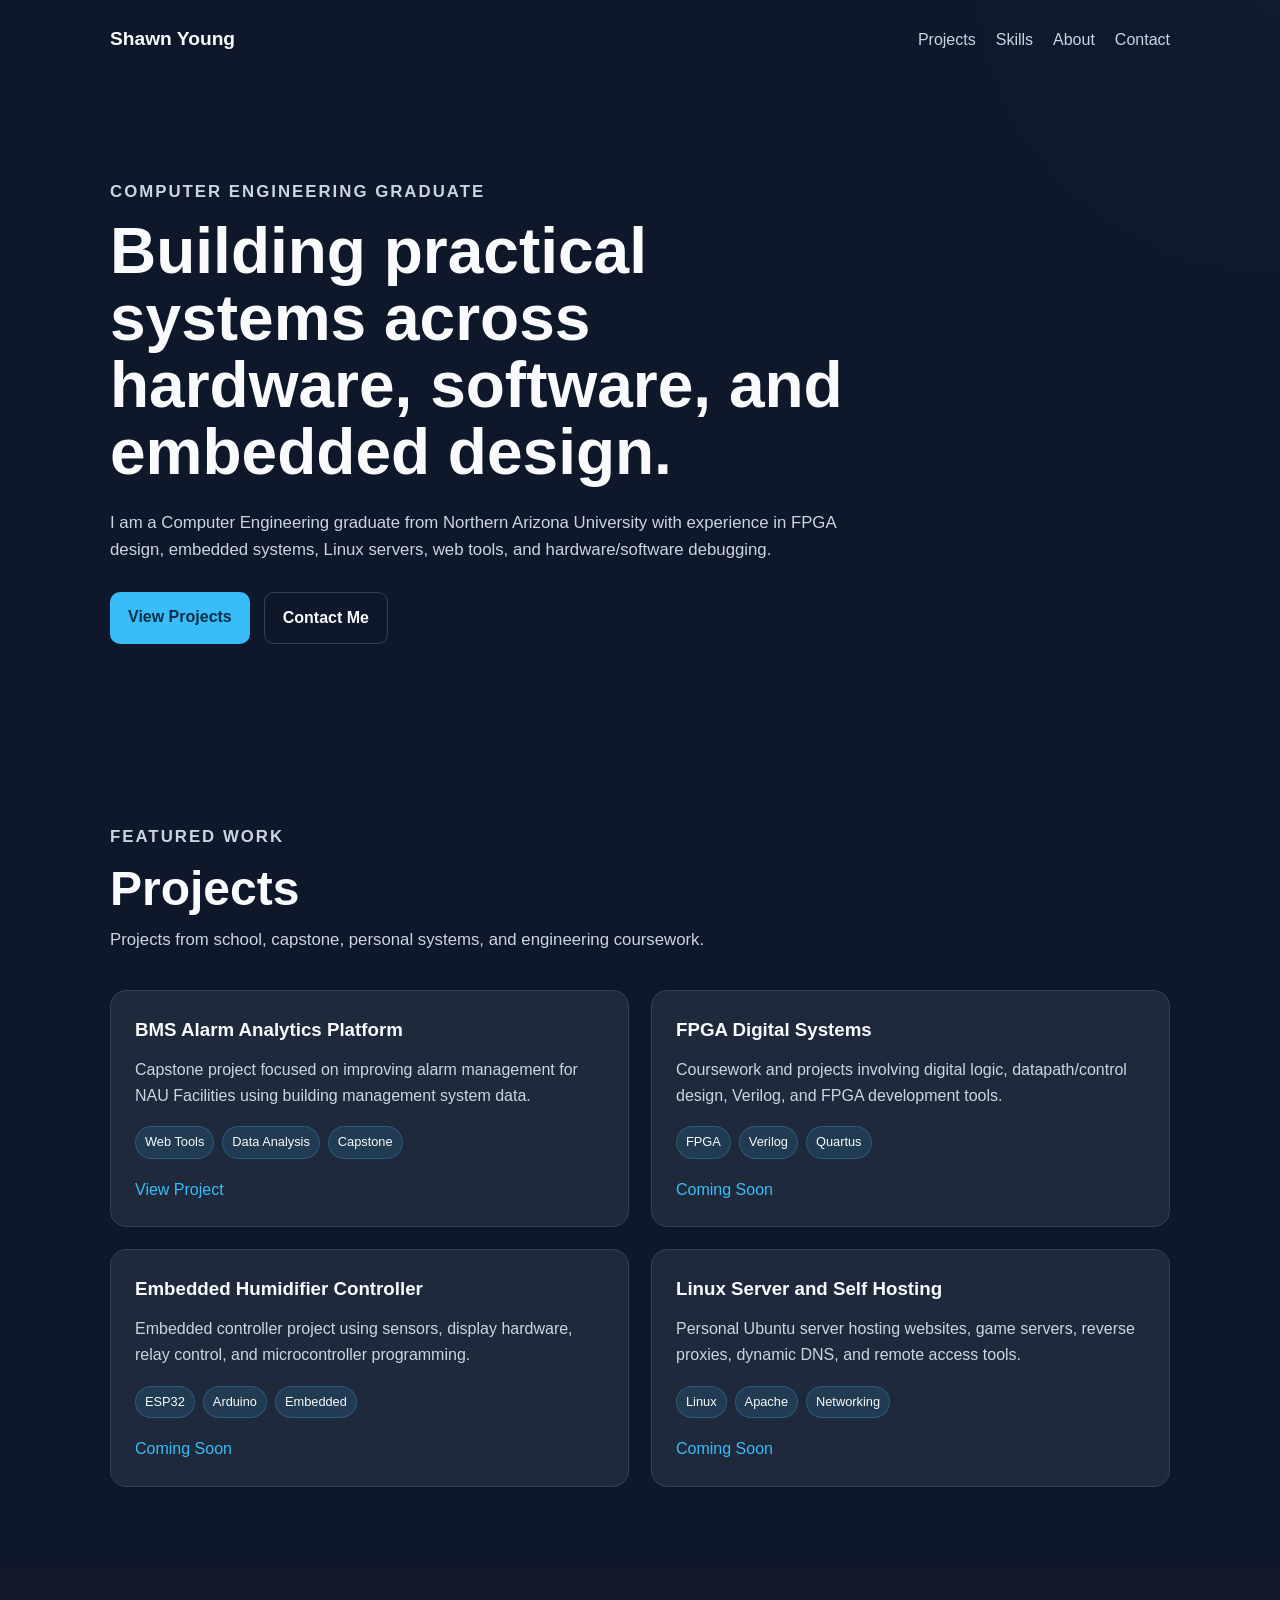
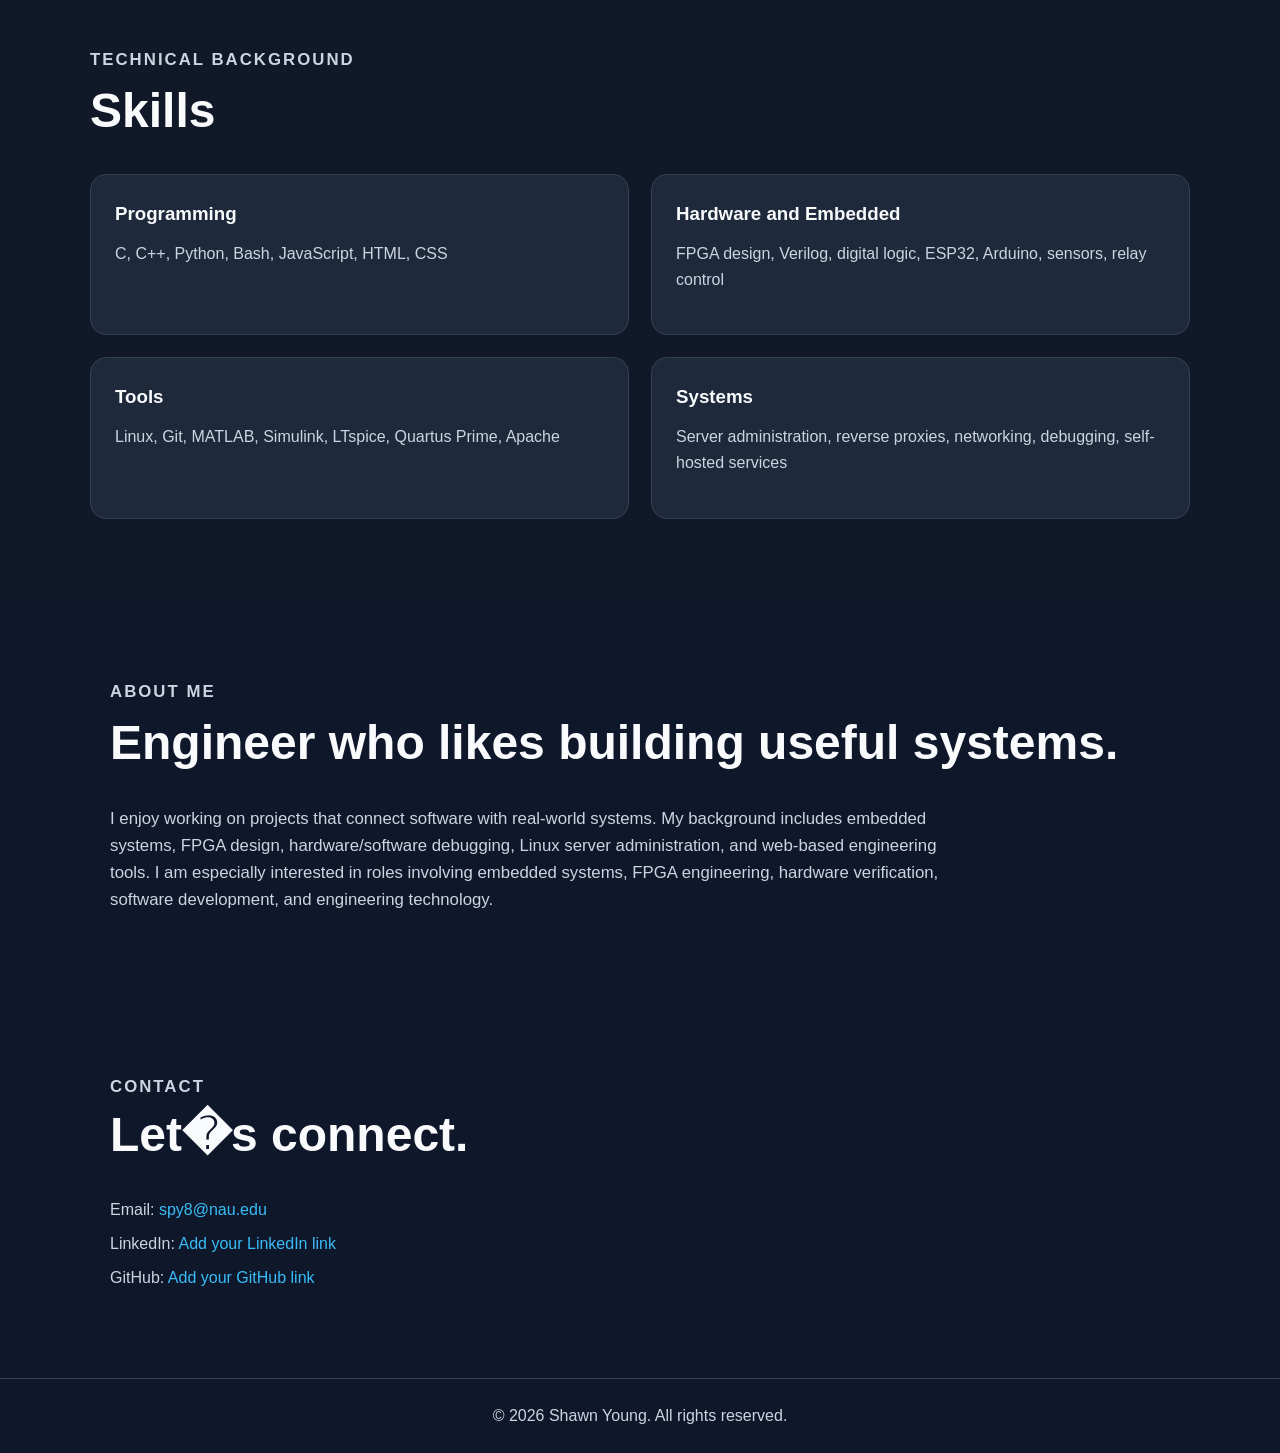
==== index.html @ d363245f "Initial Resume Style Website" ====
<!DOCTYPE html>
<html lang="en">
<head>
  <meta charset="UTF-8" />
  <meta name="viewport" content="width=device-width, initial-scale=1.0" />
  <title>Shawn Young | Computer Engineering Portfolio</title>
  <link rel="stylesheet" href="css/style.css" />
</head>
<body>
  <header class="site-header">
    <nav class="navbar">
      <a href="index.html" class="logo">Shawn Young</a>

      <div class="nav-links">
        <a href="#projects">Projects</a>
        <a href="#skills">Skills</a>
        <a href="#about">About</a>
        <a href="#contact">Contact</a>
      </div>
    </nav>

    <section class="hero">
      <div class="hero-text">
        <p class="eyebrow">Computer Engineering Graduate</p>
        <h1>Building practical systems across hardware, software, and embedded design.</h1>
        <p>
          I am a Computer Engineering graduate from Northern Arizona University with experience in FPGA design,
          embedded systems, Linux servers, web tools, and hardware/software debugging.
        </p>

        <div class="hero-buttons">
          <a href="#projects" class="btn primary">View Projects</a>
          <a href="#contact" class="btn secondary">Contact Me</a>
        </div>
      </div>
    </section>
  </header>

  <main>
    <section id="projects" class="section">
      <div class="section-heading">
        <p class="eyebrow">Featured Work</p>
        <h2>Projects</h2>
        <p>Projects from school, capstone, personal systems, and engineering coursework.</p>
      </div>

      <div class="project-grid">
        <article class="project-card">
          <h3>BMS Alarm Analytics Platform</h3>
          <p>
            Capstone project focused on improving alarm management for NAU Facilities using building management system data.
          </p>
          <div class="tags">
            <span>Web Tools</span>
            <span>Data Analysis</span>
            <span>Capstone</span>
          </div>
          <a href="projects/bms-alarm-platform.html">View Project</a>
        </article>

        <article class="project-card">
          <h3>FPGA Digital Systems</h3>
          <p>
            Coursework and projects involving digital logic, datapath/control design, Verilog, and FPGA development tools.
          </p>
          <div class="tags">
            <span>FPGA</span>
            <span>Verilog</span>
            <span>Quartus</span>
          </div>
          <a href="#">Coming Soon</a>
        </article>

        <article class="project-card">
          <h3>Embedded Humidifier Controller</h3>
          <p>
            Embedded controller project using sensors, display hardware, relay control, and microcontroller programming.
          </p>
          <div class="tags">
            <span>ESP32</span>
            <span>Arduino</span>
            <span>Embedded</span>
          </div>
          <a href="#">Coming Soon</a>
        </article>

        <article class="project-card">
          <h3>Linux Server and Self Hosting</h3>
          <p>
            Personal Ubuntu server hosting websites, game servers, reverse proxies, dynamic DNS, and remote access tools.
          </p>
          <div class="tags">
            <span>Linux</span>
            <span>Apache</span>
            <span>Networking</span>
          </div>
          <a href="#">Coming Soon</a>
        </article>
      </div>
    </section>

    <section id="skills" class="section alt-section">
      <div class="section-heading">
        <p class="eyebrow">Technical Background</p>
        <h2>Skills</h2>
      </div>

      <div class="skills-grid">
        <div>
          <h3>Programming</h3>
          <p>C, C++, Python, Bash, JavaScript, HTML, CSS</p>
        </div>

        <div>
          <h3>Hardware and Embedded</h3>
          <p>FPGA design, Verilog, digital logic, ESP32, Arduino, sensors, relay control</p>
        </div>

        <div>
          <h3>Tools</h3>
          <p>Linux, Git, MATLAB, Simulink, LTspice, Quartus Prime, Apache</p>
        </div>

        <div>
          <h3>Systems</h3>
          <p>Server administration, reverse proxies, networking, debugging, self-hosted services</p>
        </div>
      </div>
    </section>

    <section id="about" class="section">
      <div class="section-heading">
        <p class="eyebrow">About Me</p>
        <h2>Engineer who likes building useful systems.</h2>
      </div>

      <p class="about-text">
        I enjoy working on projects that connect software with real-world systems. My background includes embedded systems,
        FPGA design, hardware/software debugging, Linux server administration, and web-based engineering tools. I am especially
        interested in roles involving embedded systems, FPGA engineering, hardware verification, software development, and
        engineering technology.
      </p>
    </section>

    <section id="contact" class="section contact-section">
      <div class="section-heading">
        <p class="eyebrow">Contact</p>
        <h2>Let�s connect.</h2>
      </div>

      <p>Email: <a href="mailto:spy8@nau.edu">spy8@nau.edu</a></p>
      <p>LinkedIn: <a href="#" target="_blank">Add your LinkedIn link</a></p>
      <p>GitHub: <a href="#" target="_blank">Add your GitHub link</a></p>
    </section>
  </main>

  <footer>
    <p>&copy; 2026 Shawn Young. All rights reserved.</p>
  </footer>

  <script src="js/main.js"></script>
</body>
</html>
---- css/style.css ----
:root {
  --bg: #0f172a;
  --bg-soft: #111827;
  --card: #1e293b;
  --text: #f8fafc;
  --muted: #cbd5e1;
  --accent: #38bdf8;
  --accent-dark: #0284c7;
  --border: #334155;
}

* {
  box-sizing: border-box;
  margin: 0;
  padding: 0;
}

html {
  scroll-behavior: smooth;
}

body {
  font-family: Arial, Helvetica, sans-serif;
  background: var(--bg);
  color: var(--text);
  line-height: 1.6;
}

a {
  color: var(--accent);
  text-decoration: none;
}

a:hover {
  text-decoration: underline;
}

.site-header {
  min-height: 80vh;
  background:
    linear-gradient(rgba(15, 23, 42, 0.9), rgba(15, 23, 42, 0.95)),
    radial-gradient(circle at top right, rgba(56, 189, 248, 0.25), transparent 30%);
}

.navbar {
  max-width: 1100px;
  margin: 0 auto;
  padding: 24px 20px;
  display: flex;
  justify-content: space-between;
  align-items: center;
}

.logo {
  color: var(--text);
  font-weight: bold;
  font-size: 1.2rem;
}

.nav-links {
  display: flex;
  gap: 20px;
}

.nav-links a {
  color: var(--muted);
}

.hero {
  max-width: 1100px;
  margin: 0 auto;
  padding: 100px 20px;
}

.hero-text {
  max-width: 780px;
}

.eyebrow {
  color: var(--accent);
  text-transform: uppercase;
  letter-spacing: 0.12em;
  font-size: 0.8rem;
  font-weight: bold;
  margin-bottom: 12px;
}

h1 {
  font-size: clamp(2.4rem, 5vw, 4.8rem);
  line-height: 1.05;
  margin-bottom: 24px;
}

h2 {
  font-size: clamp(2rem, 4vw, 3rem);
  line-height: 1.1;
  margin-bottom: 12px;
}

h3 {
  margin-bottom: 12px;
}

.hero p,
.section-heading p,
.about-text {
  color: var(--muted);
  font-size: 1.05rem;
}

.hero-buttons {
  display: flex;
  gap: 14px;
  margin-top: 28px;
  flex-wrap: wrap;
}

.btn {
  display: inline-block;
  padding: 12px 18px;
  border-radius: 10px;
  font-weight: bold;
}

.btn.primary {
  background: var(--accent);
  color: #082f49;
}

.btn.secondary {
  border: 1px solid var(--border);
  color: var(--text);
}

.section {
  max-width: 1100px;
  margin: 0 auto;
  padding: 80px 20px;
}

.alt-section {
  max-width: none;
  background: var(--bg-soft);
}

.alt-section .section-heading,
.alt-section .skills-grid {
  max-width: 1100px;
  margin-left: auto;
  margin-right: auto;
}

.section-heading {
  margin-bottom: 36px;
}

.project-grid {
  display: grid;
  grid-template-columns: repeat(2, minmax(0, 1fr));
  gap: 22px;
}

.project-card,
.skills-grid div {
  background: var(--card);
  border: 1px solid var(--border);
  border-radius: 16px;
  padding: 24px;
}

.project-card p,
.skills-grid p {
  color: var(--muted);
  margin-bottom: 18px;
}

.tags {
  display: flex;
  flex-wrap: wrap;
  gap: 8px;
  margin-bottom: 18px;
}

.tags span {
  font-size: 0.8rem;
  color: var(--text);
  background: rgba(56, 189, 248, 0.12);
  border: 1px solid rgba(56, 189, 248, 0.25);
  padding: 5px 9px;
  border-radius: 999px;
}

.skills-grid {
  display: grid;
  grid-template-columns: repeat(2, minmax(0, 1fr));
  gap: 22px;
}

.about-text {
  max-width: 850px;
}

.contact-section p {
  color: var(--muted);
  margin-bottom: 8px;
}

footer {
  border-top: 1px solid var(--border);
  padding: 24px 20px;
  text-align: center;
  color: var(--muted);
}

@media (max-width: 750px) {
  .navbar {
    align-items: flex-start;
    gap: 18px;
    flex-direction: column;
  }

  .nav-links {
    flex-wrap: wrap;
    gap: 12px;
  }

  .hero {
    padding: 70px 20px;
  }

  .project-grid,
  .skills-grid {
    grid-template-columns: 1fr;
  }
}
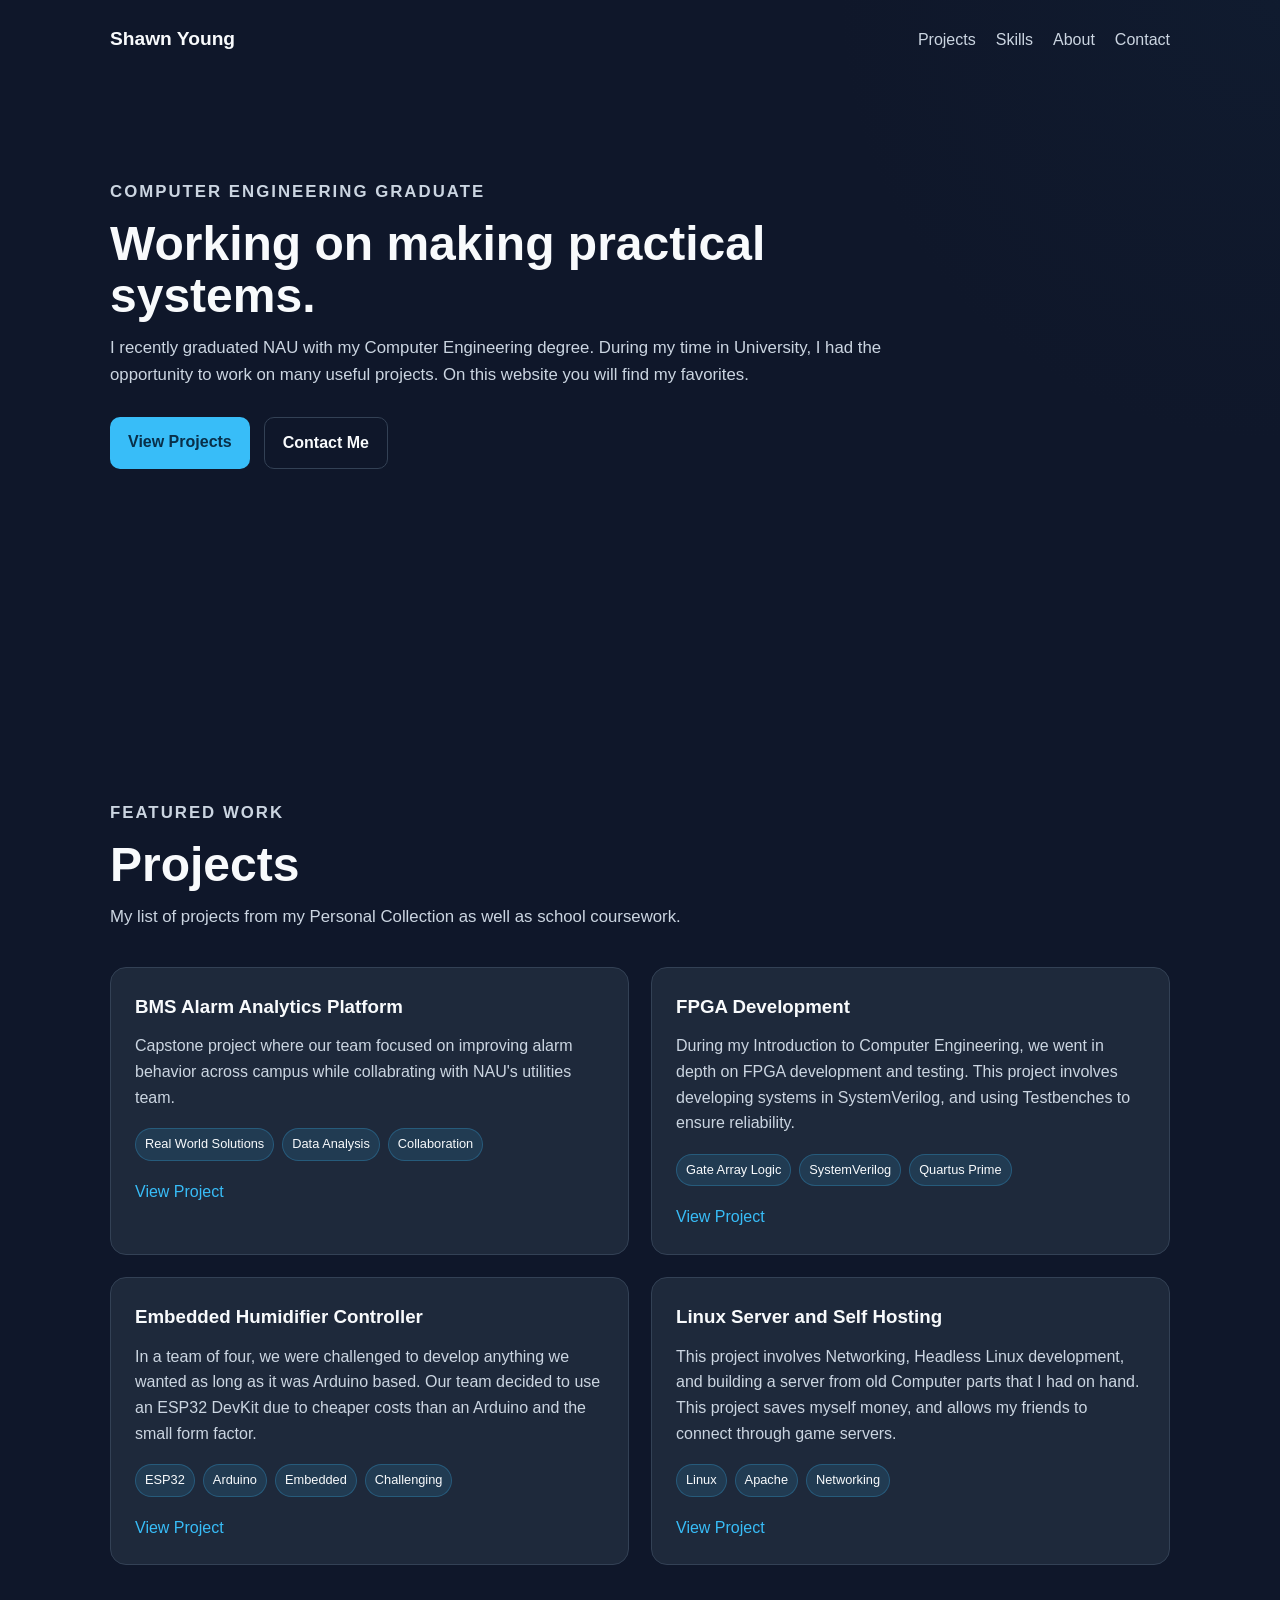
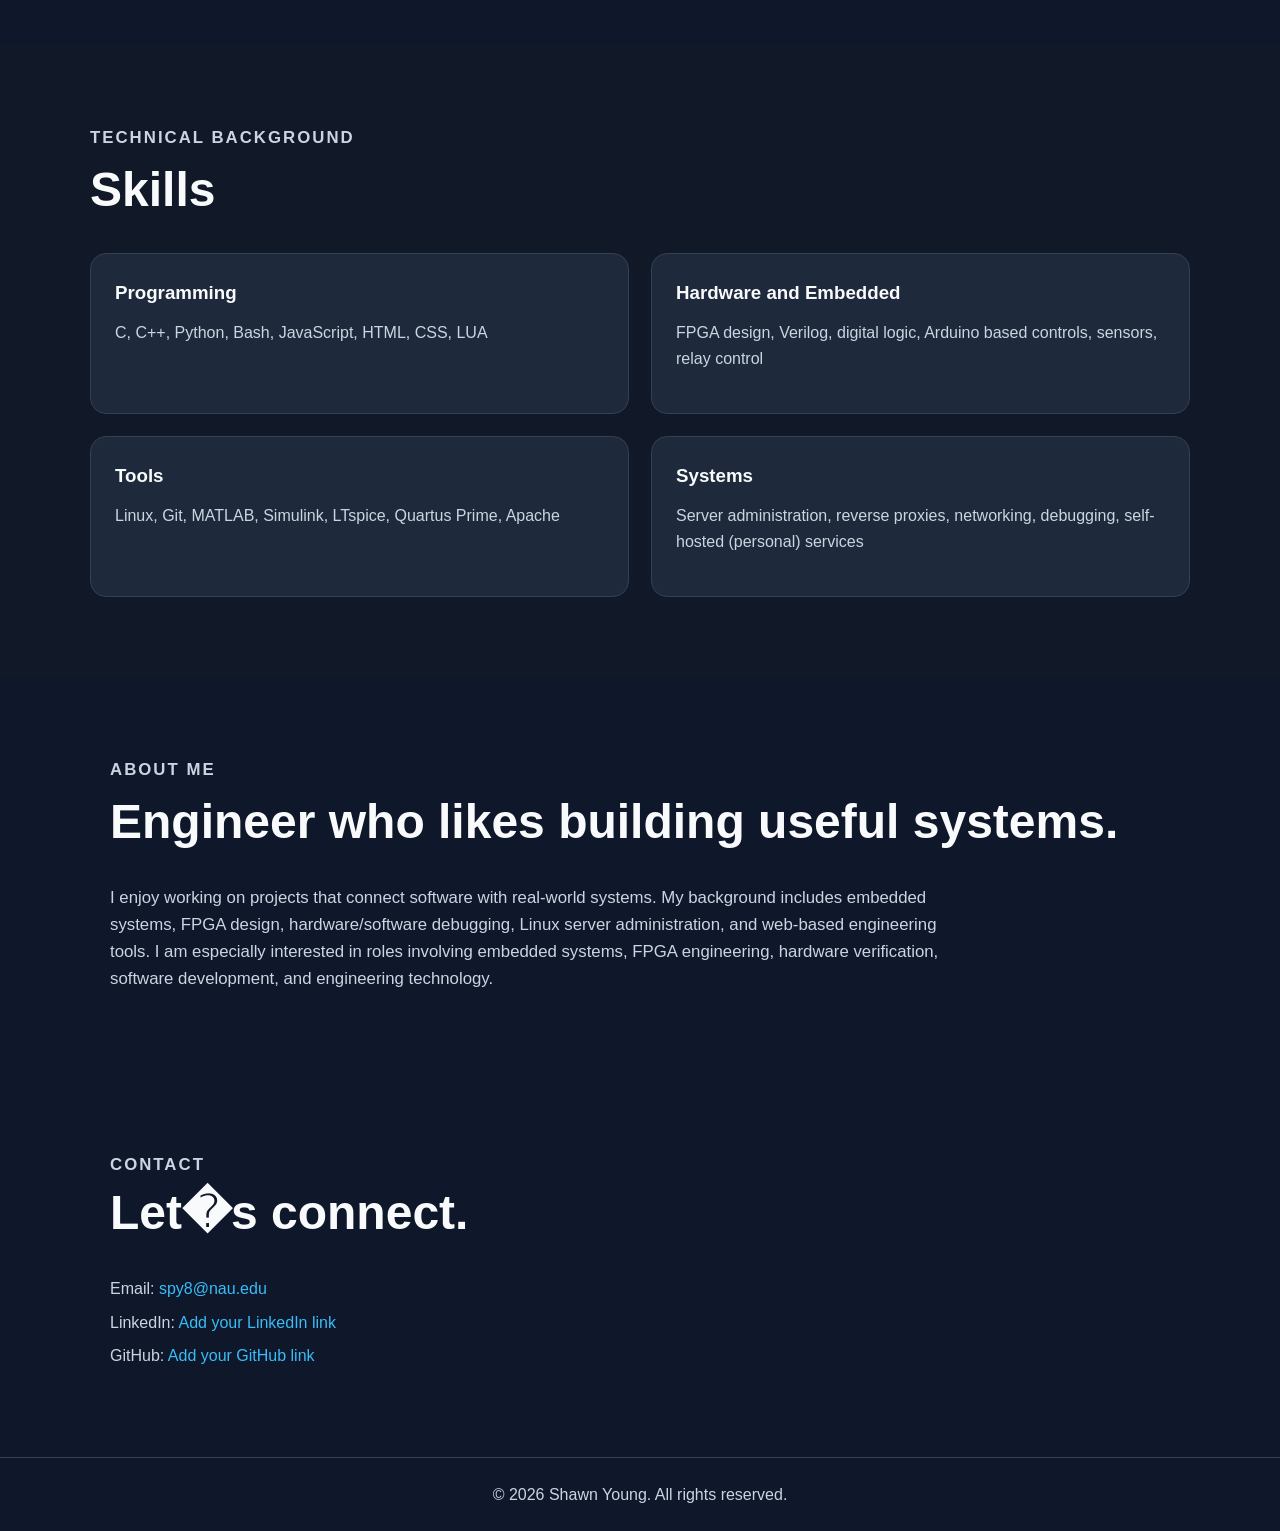
==== commit c4235227: "Add files via upload" ====
--- a/index.html
+++ b/index.html
@@ -22,10 +22,9 @@
     <section class="hero">
       <div class="hero-text">
         <p class="eyebrow">Computer Engineering Graduate</p>
-        <h1>Building practical systems across hardware, software, and embedded design.</h1>
+        <h2>Working on making practical systems.</h2>
         <p>
-          I am a Computer Engineering graduate from Northern Arizona University with experience in FPGA design,
-          embedded systems, Linux servers, web tools, and hardware/software debugging.
+          I recently graduated NAU with my Computer Engineering degree. During my time in University, I had the opportunity to work on many useful projects. On this website you will find my favorites.
         </p>
 
         <div class="hero-buttons">
@@ -41,60 +40,61 @@
       <div class="section-heading">
         <p class="eyebrow">Featured Work</p>
         <h2>Projects</h2>
-        <p>Projects from school, capstone, personal systems, and engineering coursework.</p>
+        <p>My list of projects from my Personal Collection as well as school coursework.</p>
       </div>
 
       <div class="project-grid">
         <article class="project-card">
           <h3>BMS Alarm Analytics Platform</h3>
           <p>
-            Capstone project focused on improving alarm management for NAU Facilities using building management system data.
+            Capstone project where our team focused on improving alarm behavior across campus while collabrating with NAU's utilities team.
           </p>
           <div class="tags">
-            <span>Web Tools</span>
+            <span>Real World Solutions</span>
             <span>Data Analysis</span>
-            <span>Capstone</span>
+            <span>Collaboration</span>
           </div>
           <a href="projects/bms-alarm-platform.html">View Project</a>
         </article>
 
         <article class="project-card">
-          <h3>FPGA Digital Systems</h3>
+          <h3>FPGA Development</h3>
           <p>
-            Coursework and projects involving digital logic, datapath/control design, Verilog, and FPGA development tools.
+            During my Introduction to Computer Engineering, we went in depth on FPGA development and testing. This project involves developing systems in SystemVerilog, and using Testbenches to ensure reliability.
           </p>
           <div class="tags">
-            <span>FPGA</span>
-            <span>Verilog</span>
-            <span>Quartus</span>
+            <span>Gate Array Logic</span>
+            <span>SystemVerilog</span>
+            <span>Quartus Prime</span>
           </div>
-          <a href="#">Coming Soon</a>
+          <a href="#">View Project</a>
         </article>
 
         <article class="project-card">
           <h3>Embedded Humidifier Controller</h3>
           <p>
-            Embedded controller project using sensors, display hardware, relay control, and microcontroller programming.
+            In a team of four, we were challenged to develop anything we wanted as long as it was Arduino based. Our team decided to use an ESP32 DevKit due to cheaper costs than an Arduino and the small form factor.
           </p>
           <div class="tags">
             <span>ESP32</span>
             <span>Arduino</span>
             <span>Embedded</span>
+            <span>Challenging</span>
           </div>
-          <a href="#">Coming Soon</a>
+          <a href="#">View Project</a>
         </article>
 
         <article class="project-card">
           <h3>Linux Server and Self Hosting</h3>
           <p>
-            Personal Ubuntu server hosting websites, game servers, reverse proxies, dynamic DNS, and remote access tools.
+            This project involves Networking, Headless Linux development, and building a server from old Computer parts that I had on hand. This project saves myself money, and allows my friends to connect through game servers.
           </p>
           <div class="tags">
             <span>Linux</span>
             <span>Apache</span>
             <span>Networking</span>
           </div>
-          <a href="#">Coming Soon</a>
+          <a href="#">View Project</a>
         </article>
       </div>
     </section>
@@ -108,12 +108,12 @@
       <div class="skills-grid">
         <div>
           <h3>Programming</h3>
-          <p>C, C++, Python, Bash, JavaScript, HTML, CSS</p>
+          <p>C, C++, Python, Bash, JavaScript, HTML, CSS, LUA</p>
         </div>
 
         <div>
           <h3>Hardware and Embedded</h3>
-          <p>FPGA design, Verilog, digital logic, ESP32, Arduino, sensors, relay control</p>
+          <p>FPGA design, Verilog, digital logic, Arduino based controls, sensors, relay control</p>
         </div>
 
         <div>
@@ -123,7 +123,7 @@
 
         <div>
           <h3>Systems</h3>
-          <p>Server administration, reverse proxies, networking, debugging, self-hosted services</p>
+          <p>Server administration, reverse proxies, networking, debugging, self-hosted (personal) services</p>
         </div>
       </div>
     </section>
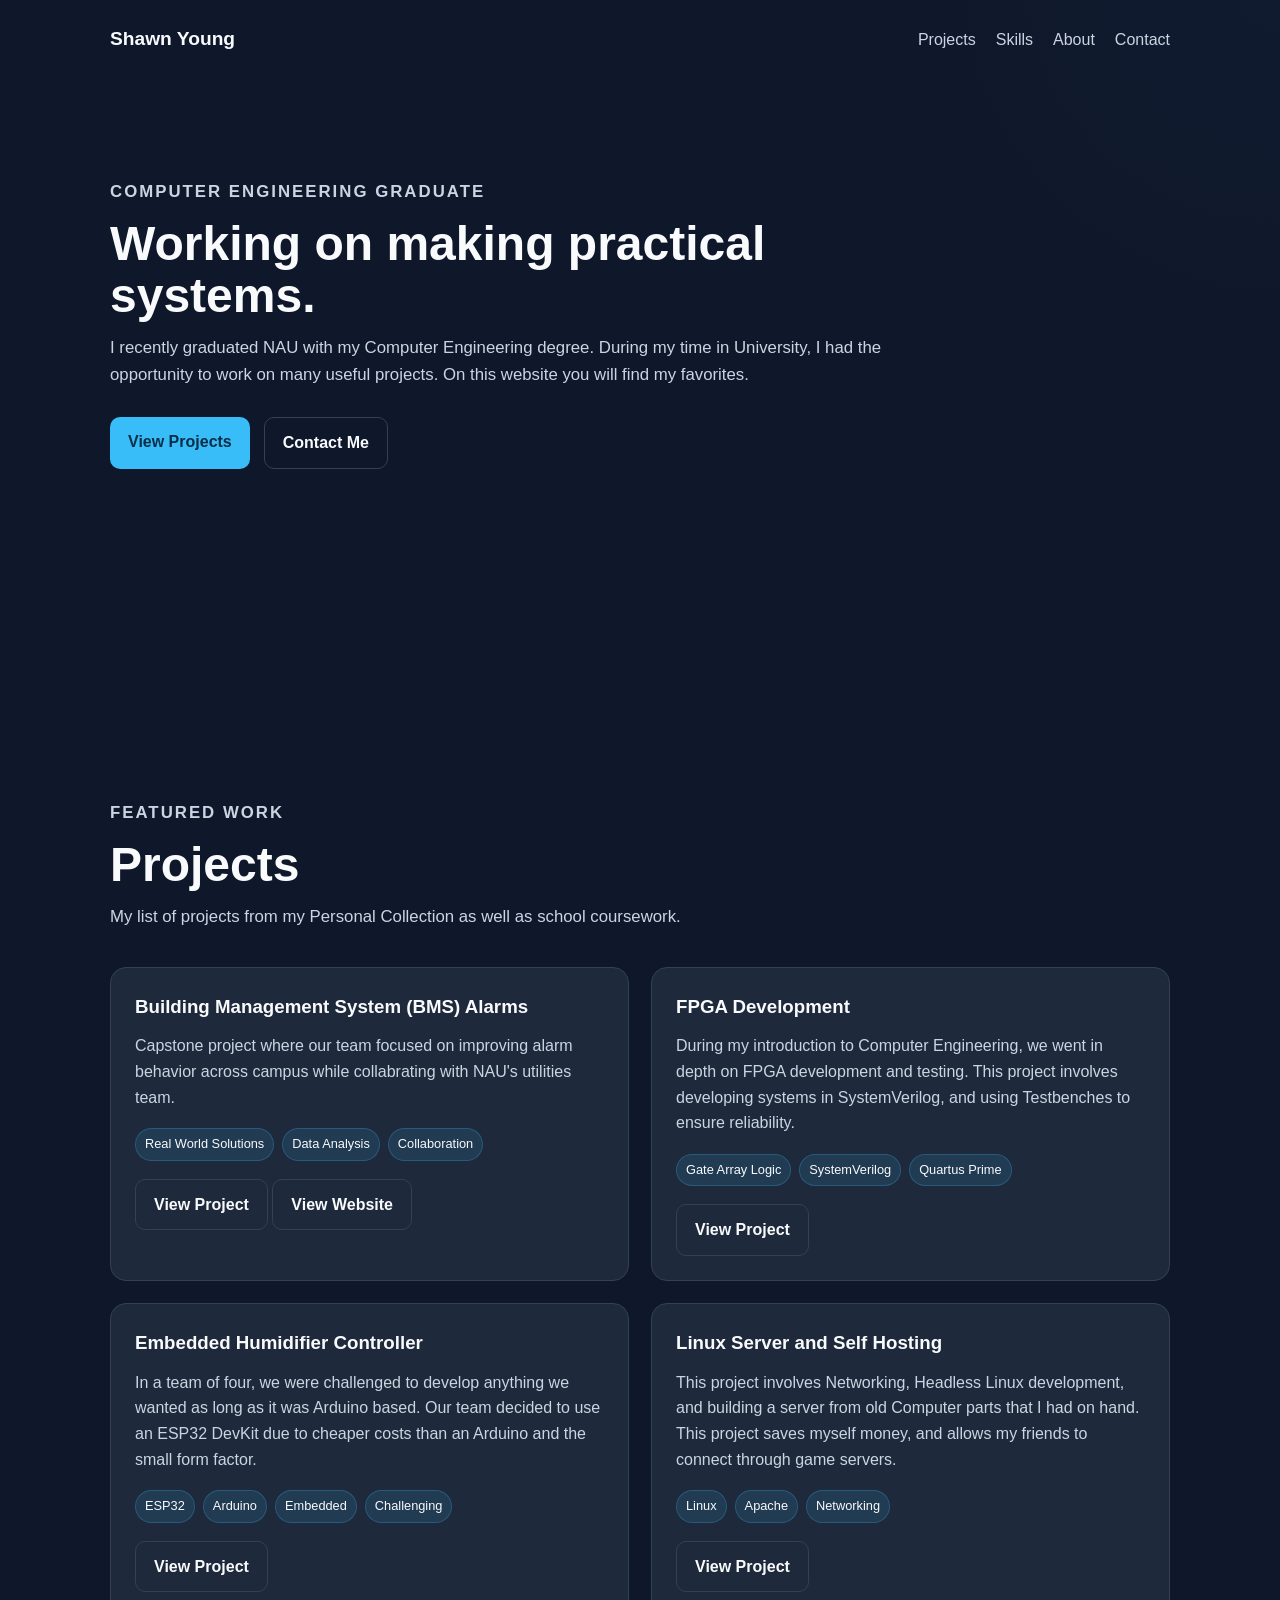
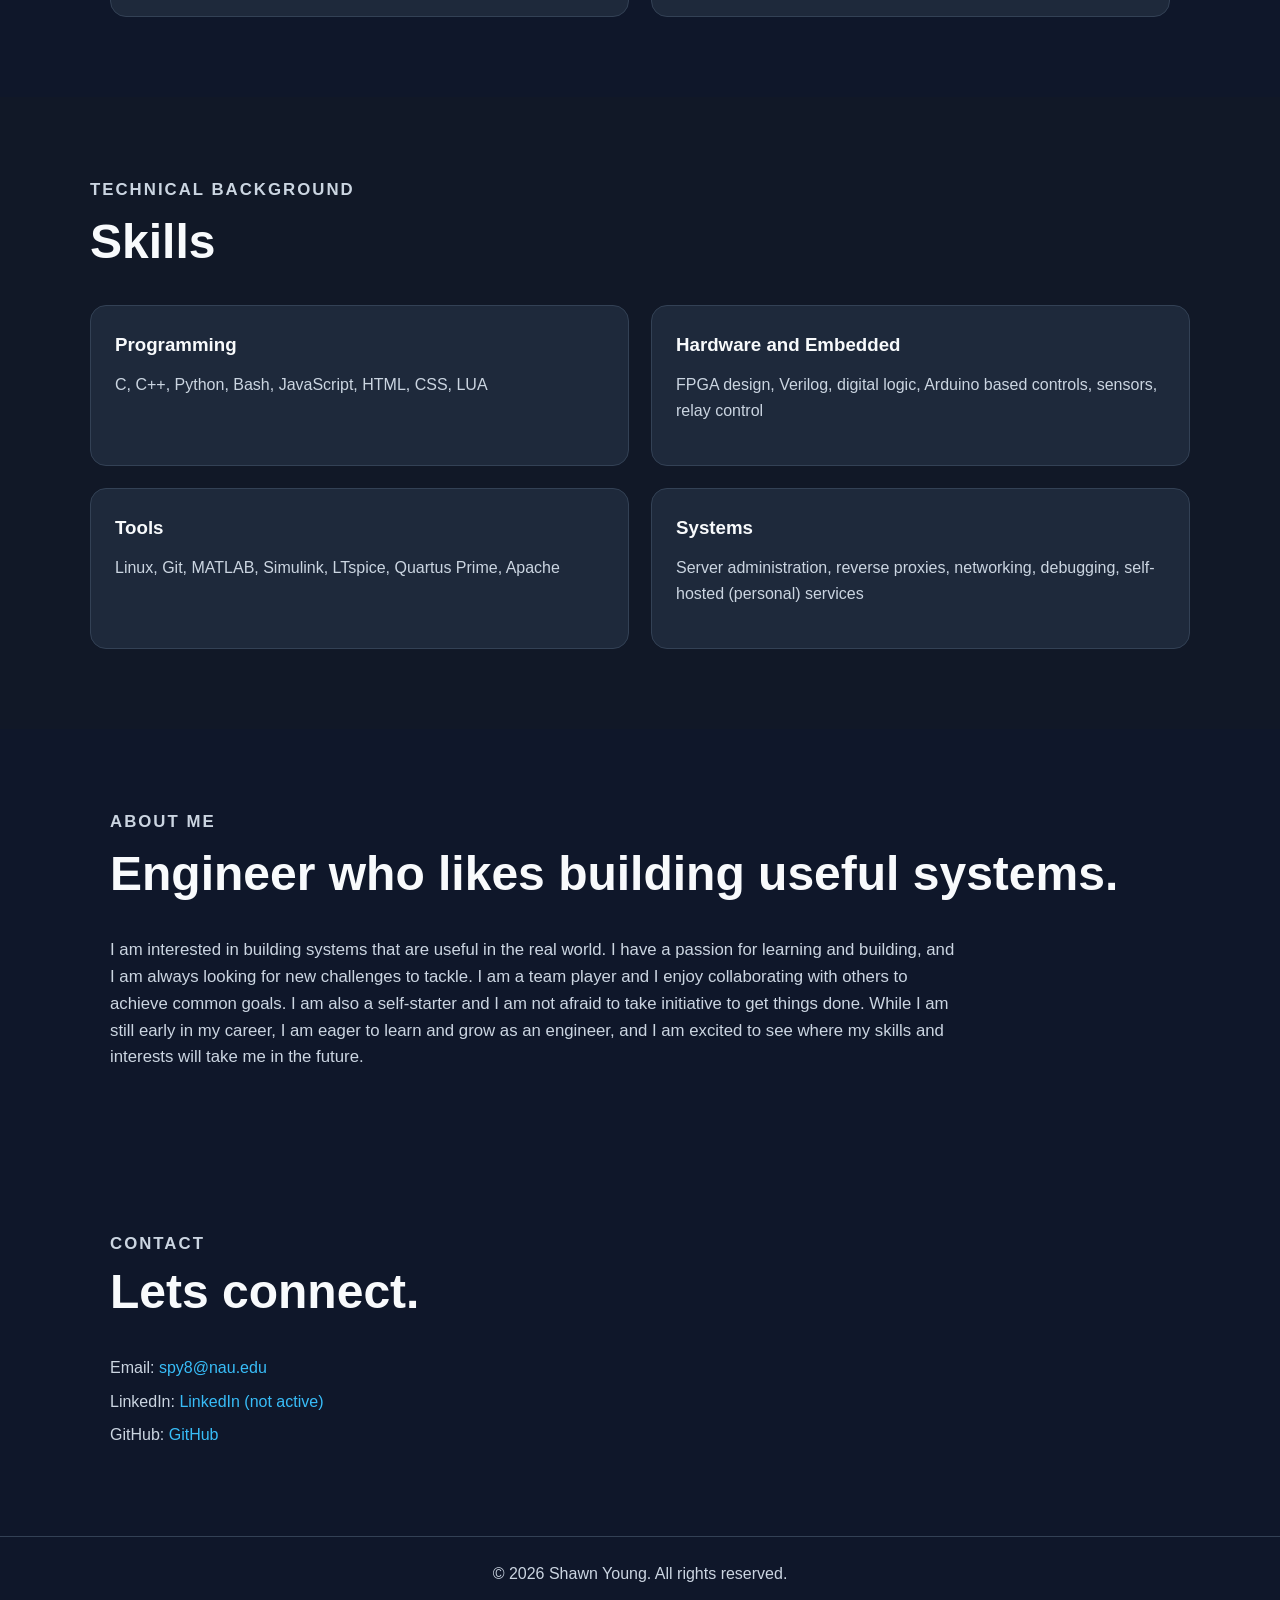
==== commit dc534f36: "Update" ====
--- a/index.html
+++ b/index.html
@@ -45,7 +45,7 @@
 
       <div class="project-grid">
         <article class="project-card">
-          <h3>BMS Alarm Analytics Platform</h3>
+          <h3>Building Management System (BMS) Alarms</h3>
           <p>
             Capstone project where our team focused on improving alarm behavior across campus while collabrating with NAU's utilities team.
           </p>
@@ -54,20 +54,21 @@
             <span>Data Analysis</span>
             <span>Collaboration</span>
           </div>
-          <a href="projects/bms-alarm-platform.html">View Project</a>
+          <a href="projects/bms-alarm-platform.html" class="btn secondary">View Project</a>
+          <a href="https://bmsalarms.app" class="btn secondary">View Website</a>
         </article>
 
         <article class="project-card">
           <h3>FPGA Development</h3>
           <p>
-            During my Introduction to Computer Engineering, we went in depth on FPGA development and testing. This project involves developing systems in SystemVerilog, and using Testbenches to ensure reliability.
+            During my introduction to Computer Engineering, we went in depth on FPGA development and testing. This project involves developing systems in SystemVerilog, and using Testbenches to ensure reliability.
           </p>
           <div class="tags">
             <span>Gate Array Logic</span>
             <span>SystemVerilog</span>
             <span>Quartus Prime</span>
           </div>
-          <a href="#">View Project</a>
+          <a href="#" class="btn secondary">View Project</a>
         </article>
 
         <article class="project-card">
@@ -81,7 +82,7 @@
             <span>Embedded</span>
             <span>Challenging</span>
           </div>
-          <a href="#">View Project</a>
+          <a href="#" class="btn secondary">View Project</a>
         </article>
 
         <article class="project-card">
@@ -94,7 +95,7 @@
             <span>Apache</span>
             <span>Networking</span>
           </div>
-          <a href="#">View Project</a>
+          <a href="#" class="btn secondary">View Project</a>
         </article>
       </div>
     </section>
@@ -135,22 +136,19 @@
       </div>
 
       <p class="about-text">
-        I enjoy working on projects that connect software with real-world systems. My background includes embedded systems,
-        FPGA design, hardware/software debugging, Linux server administration, and web-based engineering tools. I am especially
-        interested in roles involving embedded systems, FPGA engineering, hardware verification, software development, and
-        engineering technology.
+        I am interested in building systems that are useful in the real world. I have a passion for learning and building, and I am always looking for new challenges to tackle. I am a team player and I enjoy collaborating with others to achieve common goals. I am also a self-starter and I am not afraid to take initiative to get things done. While I am still early in my career, I am eager to learn and grow as an engineer, and I am excited to see where my skills and interests will take me in the future.
       </p>
     </section>
 
     <section id="contact" class="section contact-section">
       <div class="section-heading">
         <p class="eyebrow">Contact</p>
-        <h2>Let�s connect.</h2>
+        <h2>Lets connect.</h2>
       </div>
 
       <p>Email: <a href="mailto:spy8@nau.edu">spy8@nau.edu</a></p>
-      <p>LinkedIn: <a href="#" target="_blank">Add your LinkedIn link</a></p>
-      <p>GitHub: <a href="#" target="_blank">Add your GitHub link</a></p>
+      <p>LinkedIn: <a href="#" target="_blank">LinkedIn (not active)</a></p>
+      <p>GitHub: <a href="#" target="_blank">GitHub</a></p>
     </section>
   </main>
 
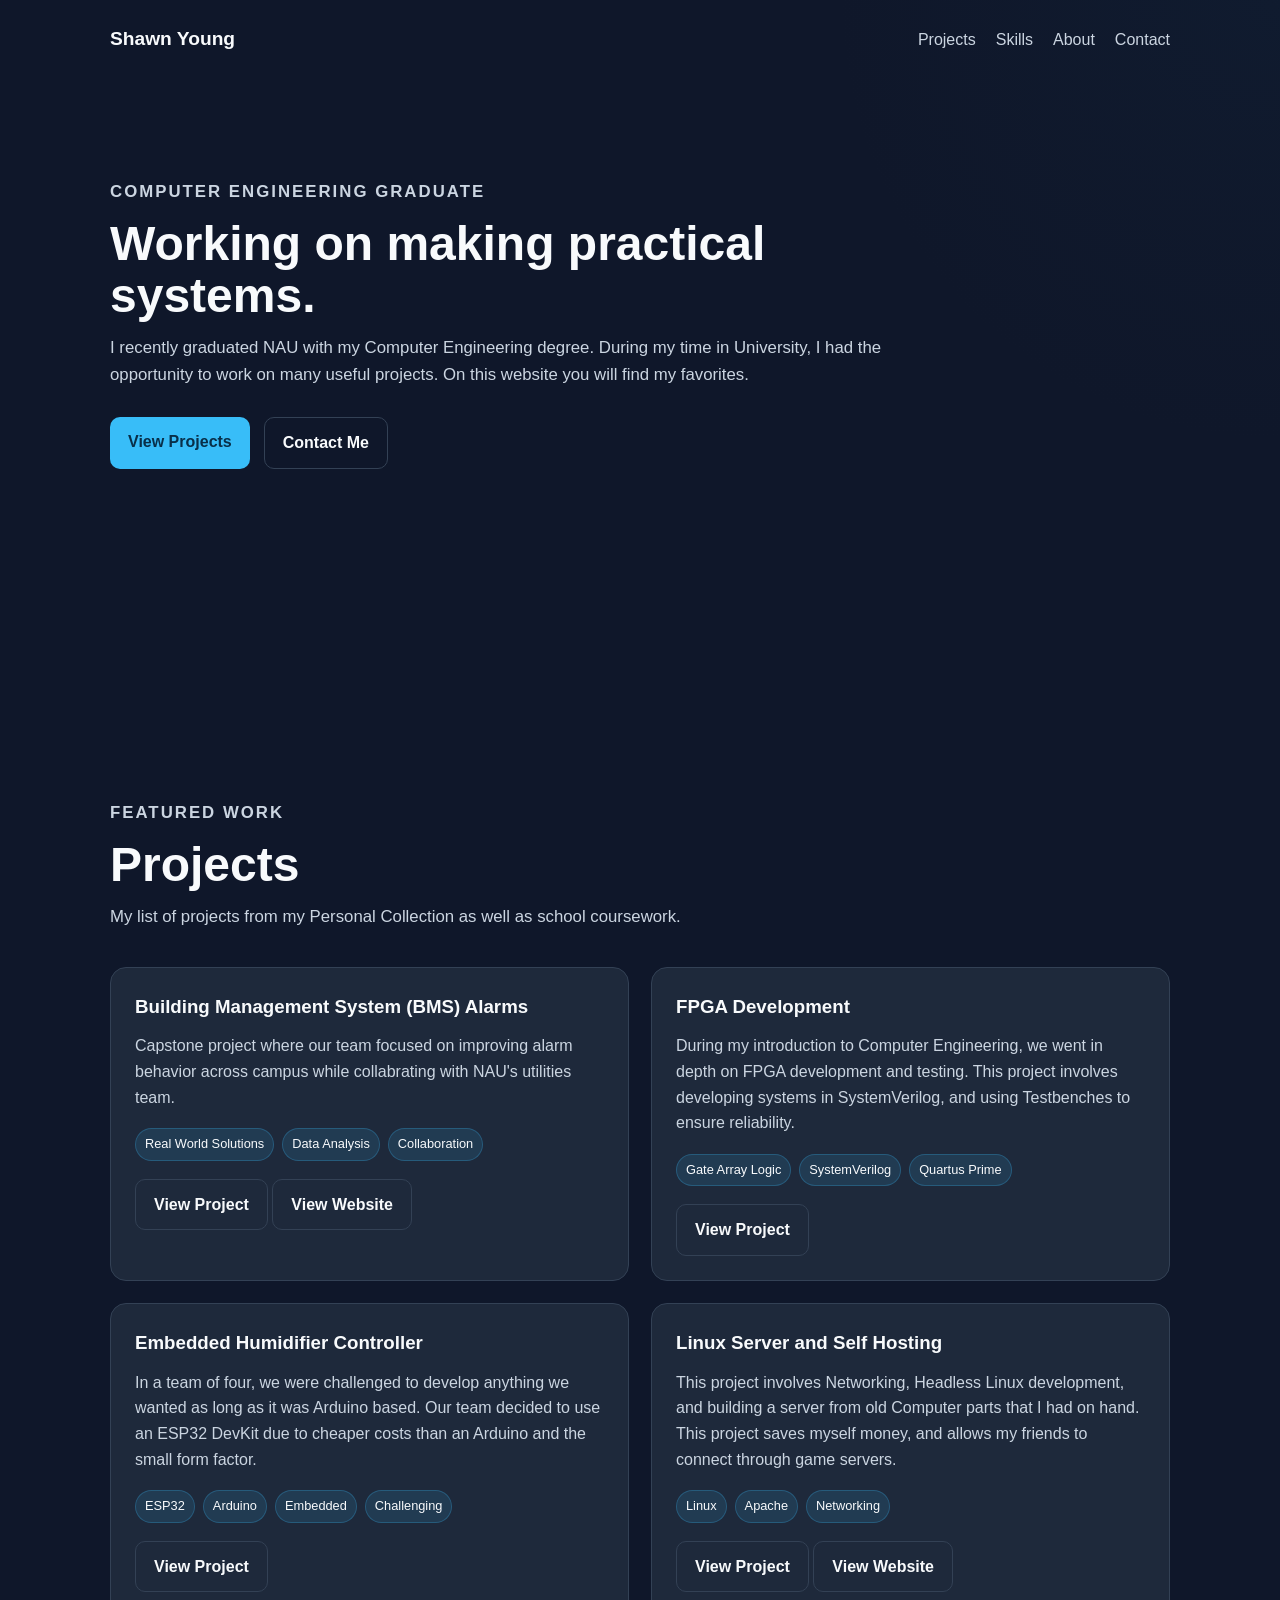
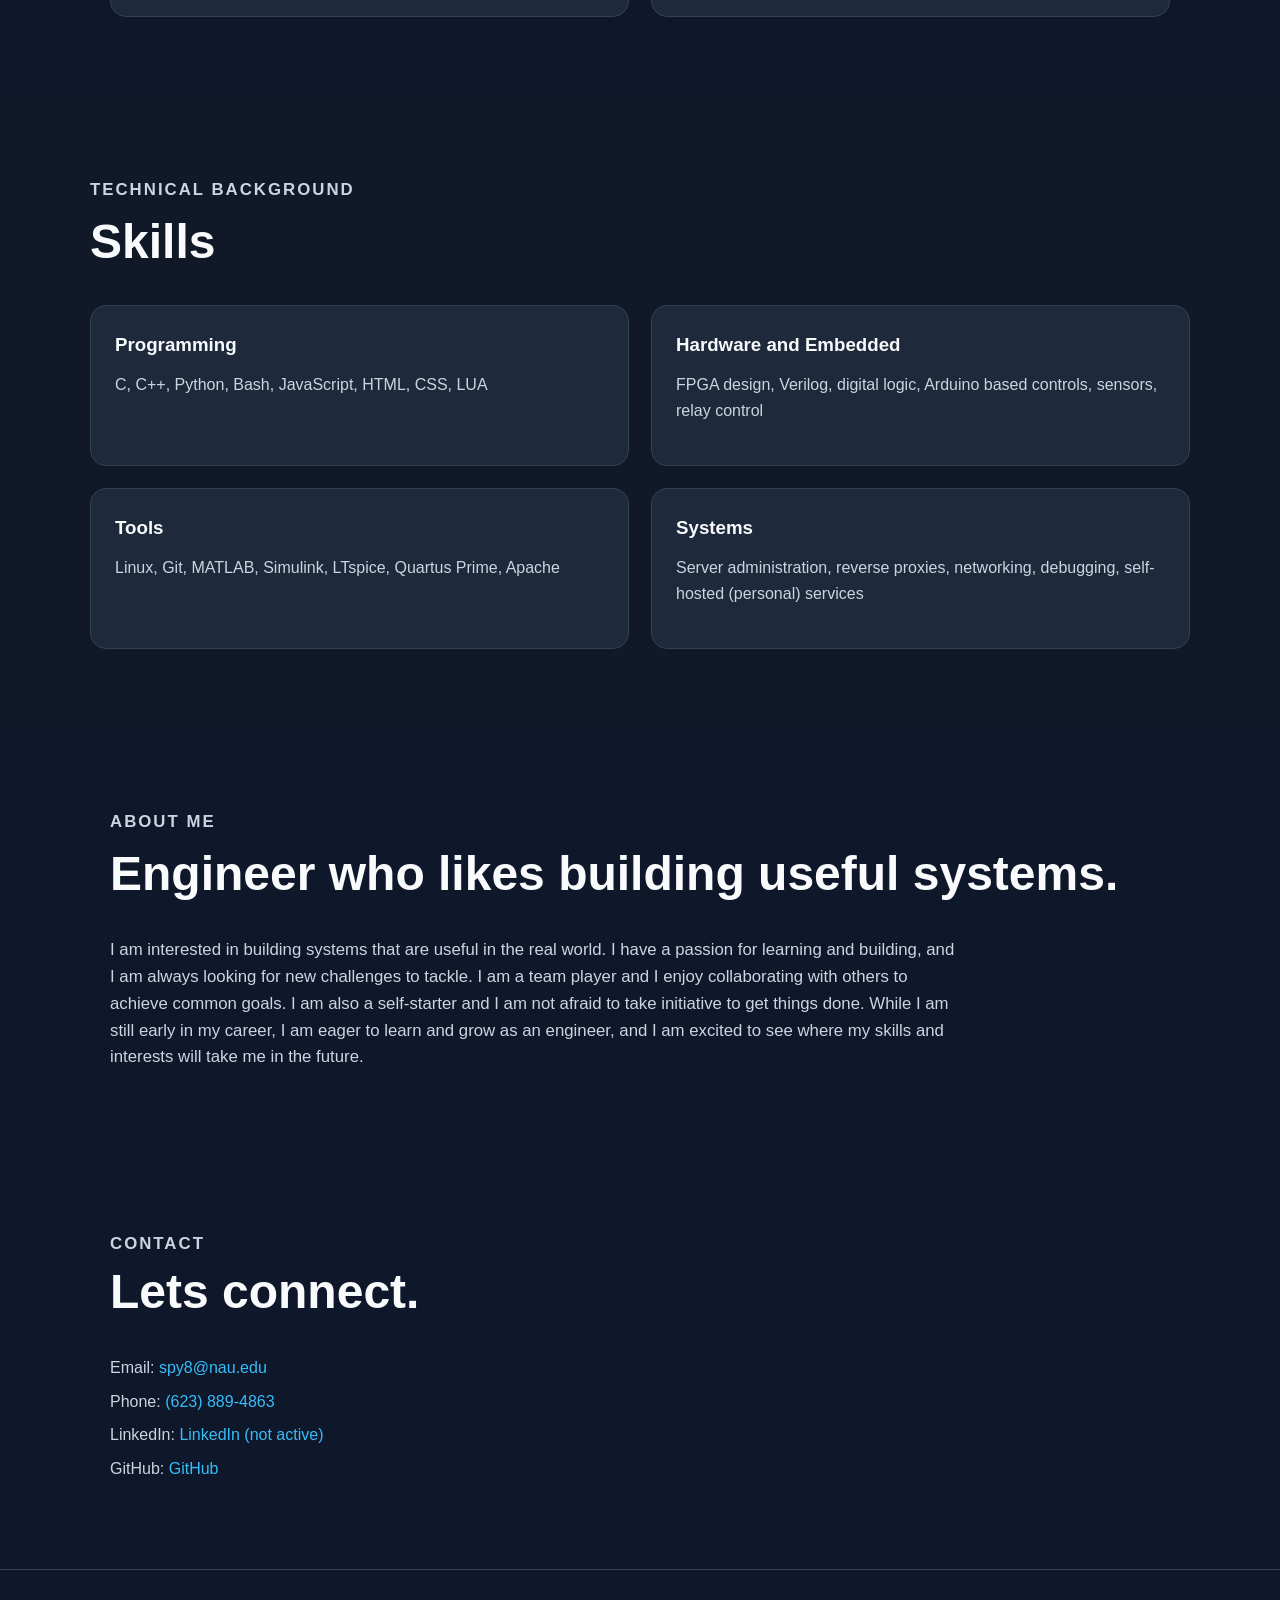
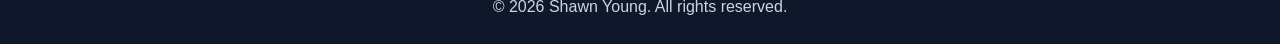
==== commit 91d8ef68: "Updating the Projects" ====
--- a/index.html
+++ b/index.html
@@ -68,7 +68,7 @@
             <span>SystemVerilog</span>
             <span>Quartus Prime</span>
           </div>
-          <a href="#" class="btn secondary">View Project</a>
+          <a href="projects/fpga-project.html" class="btn secondary">View Project</a>
         </article>
 
         <article class="project-card">
@@ -82,7 +82,7 @@
             <span>Embedded</span>
             <span>Challenging</span>
           </div>
-          <a href="#" class="btn secondary">View Project</a>
+          <a href="projects/humidifier-project.html" class="btn secondary">View Project</a>
         </article>
 
         <article class="project-card">
@@ -95,7 +95,8 @@
             <span>Apache</span>
             <span>Networking</span>
           </div>
-          <a href="#" class="btn secondary">View Project</a>
+          <a href="projects/linux-server.html" class="btn secondary">View Project</a>
+          <a href="https://remote.shawnerr.com" class="btn secondary">View Website</a>
         </article>
       </div>
     </section>
@@ -147,8 +148,10 @@
       </div>
 
       <p>Email: <a href="mailto:spy8@nau.edu">spy8@nau.edu</a></p>
-      <p>LinkedIn: <a href="#" target="_blank">LinkedIn (not active)</a></p>
-      <p>GitHub: <a href="#" target="_blank">GitHub</a></p>
+      <p>Phone: <a href="tel:623-889-4863">(623) 889-4863</a></p>
+      <p>LinkedIn: <a href="https://www.linkedin.com/in/shawn-young-276249327/" target="_blank">LinkedIn (not active)</a></p>
+      <p>GitHub: <a href="https://github.com/shawnerrr" target="_blank">GitHub</a></p>
+
     </section>
   </main>
 
